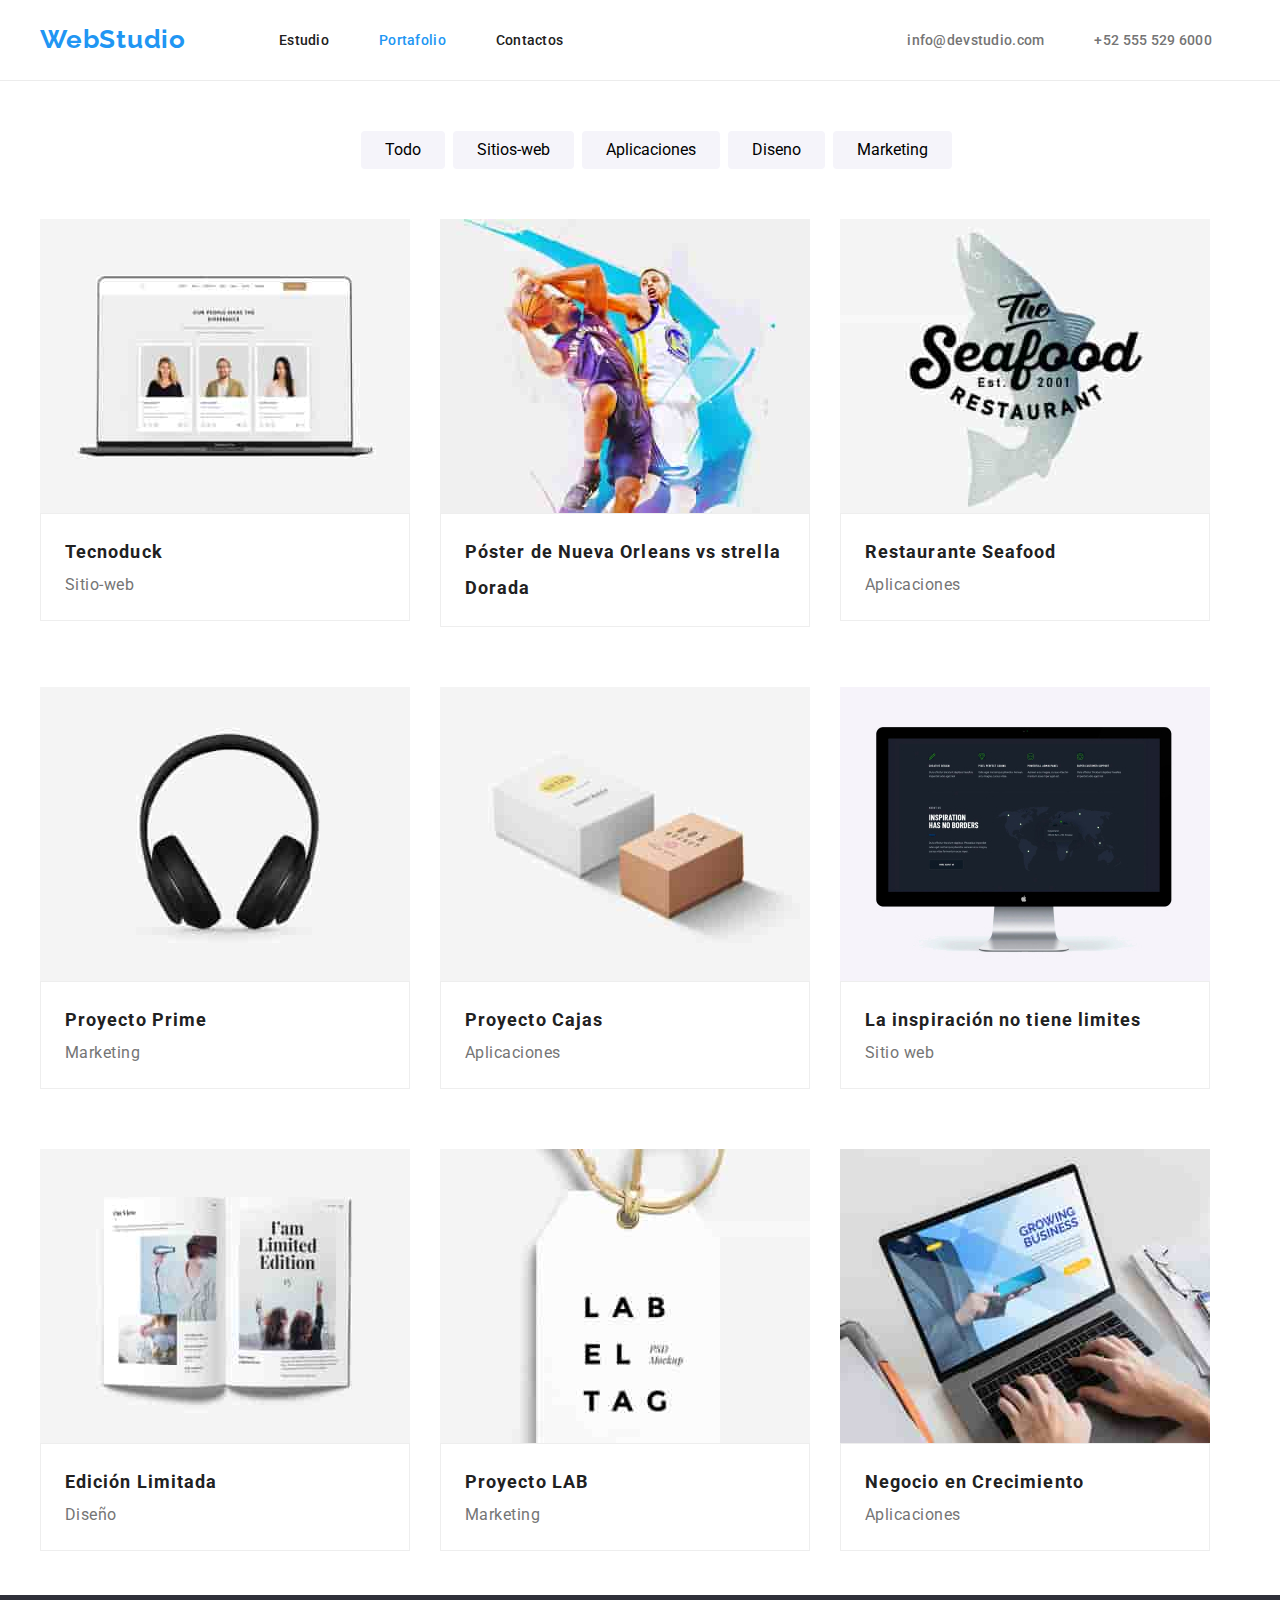
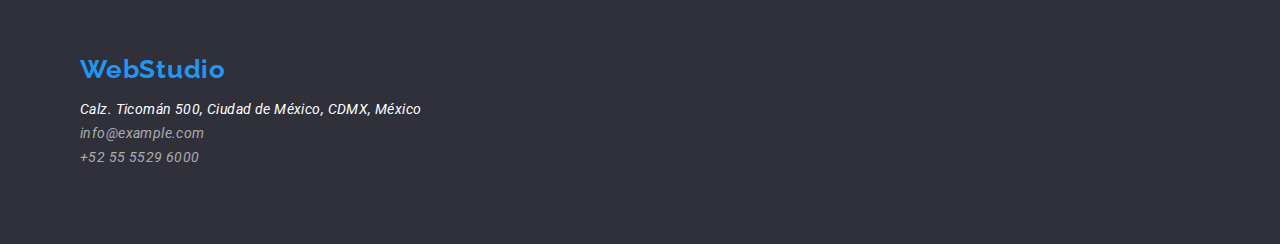
==== portfolio.html @ 74df3013 "first commit" ====
<!DOCTYPE html>
<html lang="es">
  <head>
    <meta charset="UTF-8" />
    <meta http-equiv="X-UA-Compatible" content="IE=edge" />
    <meta name="viewport" content="width=device-width, initial-scale=1.0" />
    <link rel="stylesheet" href="node_modules/modern-normalize/modern-normalize.css" />
    <link rel="preconnect" href="https://fonts.googleapis.com" />
    <link rel="preconnect" href="https://fonts.gstatic.com" crossorigin />
    <link
      href="https://fonts.googleapis.com/css2?family=Raleway:wght@700&family=Roboto:wght@400;500;700;900&display=swap"
      rel="stylesheet"
    />

    <link
      rel="stylesheet"
      href="https://cdnjs.cloudflare.com/ajax/libs/modern-normalize/2.0.0/modern-normalize.css"
      crossorigin="anonymous"
      referrerpolicy="no-referrer"
    />

    <link rel="stylesheet" href="css/styles.css" />
    <title>Portafolio</title>
  </head>

  <body>
    <!-- header-section-->
    <header class="main_header">
      <div class="navigation_container container">
        <a class="logo" href="#">WebStudio</a>
        <nav class="navigation">
          <ul class="navigation_bar">
            <li><a href="./index.html" class="nav_tap">Estudio</a></li>
            <li><a href="./portfolio.html" class="nav_tap current">Portafolio</a></li>
            <li><a href="#" class="nav_tap">Contactos</a></li>
          </ul>
        </nav>
        <ul class="navigation_links">
          <li><a class="_link" href="mailto:info@devstudio.com">info@devstudio.com</a></li>
          <li><a class="_link" href="tel:+525555296000">+52 555 529 6000</a></li>
        </ul>
      </div>
    </header>

    <main>
      <!-- section5-->
      <div class="filters container section">
        <ul class="list1">
          <li>
            <button type="button" class="button-0">Todo</button>
          </li>
          <li>
            <button type="button" class="button-0">Sitios-web</button>
          </li>
          <li>
            <button type="button" class="button-0">Aplicaciones</button>
          </li>
          <li>
            <button type="button" class="button-0">Diseno</button>
          </li>
          <li>
            <button type="button" class="button-0">Marketing</button>
          </li>
        </ul>
      </div>
      <!-- </> -->
      <section class="projects container section">
        <ul class="projects_img">
          <li class="projects_li descripcion_box">
            <img
              class="projects_img_item"
              src="images/tecnoduck.jpg"
              class="img_portafolio"
              alt="Sitio web"
              width="370"
            />

            <div class="other_descripcion">
              <h2 class="tittle_descripcion">Tecnoduck</h2>
              <p class="tittle_projects">Sitio-web</p>
            </div>
          </li>

          <li class="projects_li descripcion_box">
            <img
              class="projects_img_item"
              src="images/posternuevaorleansvs.jpg"
              alt="Diseño"
              width="370"
            />
            <div class="other_descripcion">
              <h2 class="tittle_descripcion">Póster de Nueva Orleans vs strella Dorada</h2>
            </div>
          </li>

          <li class="projects_li descripcion_box">
            <img
              class="projects_img_item"
              src="images/restauranteseafood.jpg"
              alt="Aplicacion"
              width="370"
            />
            <div class="other_descripcion">
              <h2 class="tittle_descripcion">Restaurante Seafood</h2>
              <p class="tittle_projects">Aplicaciones</p>
            </div>
          </li>

          <li class="projects_li descripcion_box">
            <img
              class="projects_img_item"
              src="images/proyectoprime.jpg"
              alt="Marketing"
              width="370"
            />
            <div class="other_descripcion">
              <h2 class="tittle_descripcion">Proyecto Prime</h2>
              <p class="tittle_projects">Marketing</p>
            </div>
          </li>

          <li class="projects_li descripcion_box">
            <img
              class="projects_img_item"
              src="images/proyectocajas.jpg"
              alt="Aplicaciones"
              width="370"
            />
            <div class="other_descripcion">
              <h2 class="tittle_descripcion">Proyecto Cajas</h2>
              <p class="tittle_projects">Aplicaciones</p>
            </div>
          </li>

          <li class="projects_li descripcion_box">
            <img
              class="projects_img_item"
              src="images/lainspiracionnotienelimites.jpg"
              alt="Sitio web"
              width="370"
            />
            <div class="other_descripcion">
              <h2 class="tittle_descripcion">La inspiración no tiene limites</h2>
              <p class="tittle_projects">Sitio web</p>
            </div>
          </li>

          <li class="projects_li descripcion_box">
            <img
              class="projects_img_item"
              src="images/edicionlimitada.jpg"
              alt="Diseño"
              width="370"
            />
            <div class="other_descripcion">
              <h2 class="tittle_descripcion">Edición Limitada</h2>
              <p class="tittle_projects">Diseño</p>
            </div>
          </li>

          <li class="projects_li descripcion_box">
            <img
              class="projects_img_item"
              src="images/proyectolab.jpg"
              alt="Marketing"
              width="370"
            />
            <div class="other_descripcion">
              <h2 class="tittle_descripcion">Proyecto LAB</h2>
              <p class="tittle_projects">Marketing</p>
            </div>
          </li>

          <li class="projects_li descripcion_box">
            <img
              class="projects_img_item"
              src="images/negocioencrecimiento.jpeg"
              alt="Aplicaciones"
              width="370"
            />
            <div class="other_descripcion">
              <h2 class="tittle_descripcion">Negocio en Crecimiento</h2>
              <p class="tittle_projects">Aplicaciones</p>
            </div>
          </li>
        </ul>
      </section>
    </main>

    <!-- footer-section-->
    <footer class="footer">
      <div class="container">
        <a class="footer_logo">WebStudio</a>
        <address class="foot_contact">
          <ul class="foot_links">
            <li>
              <a class="contact_address" href="#GoogleMapsURl"
                >Calz. Ticomán 500, Ciudad de México, CDMX, México</a
              >
            </li>
            <li><a class="contact" href="mailto:info@example.com">info@example.com</a></li>
            <li><a class="contact" href="tel:+525555296000">+52 55 5529 6000</a></li>
          </ul>
        </address>
      </div>
    </footer>
  </body>
</html>
---- css/styles.css ----
@import url('https://fonts.googleapis.com/css2?family=Raleway:wght@700&family=Roboto:wght@400;500;700;900&display=swap');
@import url('https://fonts.googleapis.com/css2?family=Roboto:wght@400;500;700;900&display=swap');

:root {
  --background-color: rgb(255, 255, 255);
  --letter-color: rgb(33, 33, 33);
  --select-color: rgb(33, 150, 243);
  --secondary-back: rgb(245, 244, 250);
  --footer-color: rgb(47, 48, 58);
  --descriptions: rgb(117, 117, 117);
}

body {
  color: var(--letter-color);
  background: var(--background-color);
  font-family: roboto, relaway, sans-serif;
  font-size: 14px;
}

.container {
  width: 1200px;
  margin: auto;
}

.main_seccion {
  background-color: var(--footer-color);
}

.our__team {
  background-color: var(--secondary-back);
}

.footer {
  background-color: var(--footer-color);
}

/* encabezado */
.logo {
  font-family: Raleway;
  text-decoration: none;
  color: var(--select-color);
  text-align: right;
  font-size: 26px;
  letter-spacing: 0.78px;
  font-weight: 700;

  /* box */
  padding: 24px 0% 25px 0px;
}

.navigation_bar .nav_tap {
  font-weight: 500;

  letter-spacing: 0.28px;
  text-decoration: none;
}

.navigation_bar {
  display: flex;
  list-style: none;
  column-gap: 50px;
  padding: 32px 0% 32px 93px;
  margin: 0;
}

.navigation_container {
  display: flex;
  align-items: center;
  margin: 0px auto;
}

.nav_tap {
  color: var(--letter-color);
}

.navigation_bar :hover {
  color: var(--select-color);
}

.navigation_bar :focus {
  color: var(--select-color);
}

.current {
  color: var(--select-color);
}

.navigation_links ._link {
  color: var(--descriptions);
  font-weight: 500;

  letter-spacing: 0.28px;
  text-decoration: none;
}

.navigation_links {
  display: flex;
  list-style: none;
  column-gap: 50px;
  padding: 32px 0px 32px 344px;
  margin: 0;
}

.navigation_links :hover {
  color: var(--select-color);
}

.navigation_links :focus {
  color: var(--select-color);
}

.main_header {
  border-bottom: solid 0.1px;
  border-color: #ececec;
}

/* header */

/* section tittle */

.main_title {
  color: var(--background-color);
  text-align: center;
  font-size: 44px;
  font-weight: 900;
  line-height: 1.36;
  letter-spacing: 2.64px;
  text-transform: uppercase;
  width: 696px;
  height: 120px;
}

.first {
  padding: 200px 0px 200px 0px;
}

.main_container {
  display: flex;
  flex-direction: column;
  justify-content: center;
  align-items: center;
  row-gap: 30px;
}

.main__title-container {
  margin: 0;
}

.btn-primary {
  text-align: center;
  border-radius: 4px;
  background-color: var(--select-color);
  color: var(--background-color);
  font-size: 16px;
  font-weight: 700;
  line-height: 1.87;
  letter-spacing: 0.96px;
  cursor: pointer;
  padding: 10px 32px;
  border: none;
}

/* section tittle */

/* detailed section */
.detailed {
  display: flex;
  justify-content: center;
  padding-top: 95px;
}

.detailed ul {
  width: 1170px;
  padding: 0px;
}

.section_ul {
  list-style: none;
}

.detailed_ul {
  display: flex;
  column-gap: 30px;
  margin: 0%;
  padding: 0px;
  flex-basis: calc((100% - 3 * 30px) / 4);
}

.job_title {
  font-weight: 700;

  letter-spacing: 0.42px;
  text-transform: uppercase;
}

.job_description {
  color: var(--descriptions);
  font-weight: 400;
  line-height: 1.71;
  letter-spacing: 0.42px;
  width: 270px;
  margin: 10px 0px;
}

.first_rectangle {
  width: 270px;
  border-radius: 4px;
  background: #f5f4fa;
}

/* detailed section */

/* section dedication */
.dedication {
  padding-top: 95px;
}
.our__team {
  padding-bottom: 95px;
}

.pictures {
  list-style: none;
  padding: 0%;
}

.dedication_h2 {
  text-align: center;
  font-size: 36px;
  font-weight: 700;

  letter-spacing: 1.08px;
  margin: 0%;
  padding-bottom: 55.05px;
}

.dedication_ul {
  display: flex;
  justify-content: space-between;
  margin: 0%;
  flex-basis: calc((100% - 2 * 30.26px) / 3);
  padding: 0%;
}

.dedication_ul {
  flex-basis: calc(100% - 46px / 3);
}

/* section dedication */

/* section our__team */

.team_list {
  list-style: none;
}

.our__team_ul {
  display: flex;
  margin: 0%;
  margin-top: 50px;
  padding: 0px;
  column-gap: 30px;
  align-items: flex-start;
}

.team_title {
  text-align: center;
  font-size: 36px;
  font-weight: 700;

  letter-spacing: 1.08px;
  margin: 0 auto;
}

.autor {
  padding: 20px 0px 20px 0px;
}

.name_worker {
  text-align: center;
  font-size: 16px;
  font-weight: 500;

  letter-spacing: 0.48px;
  margin: 0%;
  margin-bottom: 10px;
}

.profesion {
  color: var(--descriptions);
  text-align: center;
  font-size: 16px;
  font-weight: 400;

  letter-spacing: 0.48px;
  margin: 0%;
}

.img_autor {
  background-color: var(--background-color);
}

/* section our__team */

/* section regular_customers*/

.linea {
  border: 1px solid #ececec;
  margin: 0px;
}

li {
  padding-inline-start: 0px;
}

.list1 {
  list-style-type: none;
  display: flex;
  justify-content: center;
  margin-bottom: 50px;
  margin-top: 50px;
}

.button-0 {
  background-color: #f5f4fa;
  width: auto;
  border: 0;
  list-style-type: none;
  font-family: Roboto;
  font-weight: 500px;
  font-size: 16px;
  line-height: 1.6;
  margin-right: 8px;
  padding: 6px 24px;
  border-radius: 4px;
}

.filters .list1 .button-0:hover,
.filters .list1 .button-0:focus {
  color: white;
  box-shadow: 0px 3px 1px rgba(0, 0, 0, 0.1), 0px 1px 2px rgba(0, 0, 0, 0.08),
    0px 2px 2px rgba(0, 0, 0, 0.12);
  border-radius: 4px;
  background: #2196f3;
}

/* section regular_customers*/

/* section projects */

.projects_img {
  display: flex;
  list-style: none;
  /*flex*/
  flex-wrap: wrap;
  gap: 30px;

  padding-right: 0px;
  padding-left: 0px;
}

.projects_li {
  margin-bottom: 30px;
}

.projects_li:hover {
  box-shadow: 1px 4px 6px 0px rgba(0, 0, 0, 0.16), 0px 4px 4px 0px rgba(0, 0, 0, 0.06),
    0px 1px 1px 0px rgba(0, 0, 0, 0.12);
}

.projects_li:focus {
  box-shadow: 1px 4px 6px 0px rgba(0, 0, 0, 0.16), 0px 4px 4px 0px rgba(0, 0, 0, 0.06),
    0px 1px 1px 0px rgba(0, 0, 0, 0.12);
}
.projects_img_item {
  display: block;
}

.img_portafolio {
  display: block;
}

.descripcion_box {
  width: 370px;
}

.other_descripcion {
  padding: 20px 24px;
  border: 1px solid rgba(238, 238, 238, 1);
}

.tittle_descripcion {
  font-size: 18px;
  font-weight: 700;
  line-height: 2;
  letter-spacing: 1.08px;
  width: 322px;
  margin: 0%;
}

.tittle_projects {
  margin: 0px;
  color: #757575;
  font-size: 16px;
  font-weight: 400;
  letter-spacing: 0.48px;
  line-height: 1.87;
}

/* section projects */

section {
  padding: 94px 0 px 94px 0px;
}

/* footer */

.footer {
  padding: 60px 80px;
}

.footer_logo {
  color: var(--select-color);
  font-family: Raleway;
  font-size: 26px;
  font-weight: 700;
  letter-spacing: 0.78px;
}

.footer_div {
  display: flex;
}

.footer .logo {
  margin-top: 0px;
  margin-bottom: 9px;
}

.foot_links .contact_address {
  color: var(--background-color);
  font-weight: 400;
  line-height: 1.71;
  letter-spacing: 0.42px;
  text-decoration: none;
}

.foot_links .contact {
  color: rgba(255, 255, 255, 0.6);
  font-weight: 400;
  line-height: 1.71;
  letter-spacing: 0.42px;
  text-decoration: none;
}

.foot_links {
  list-style: none;
  padding: 0%;
}

.foot_links :hover {
  color: var(--select-color);
}

/* footer */
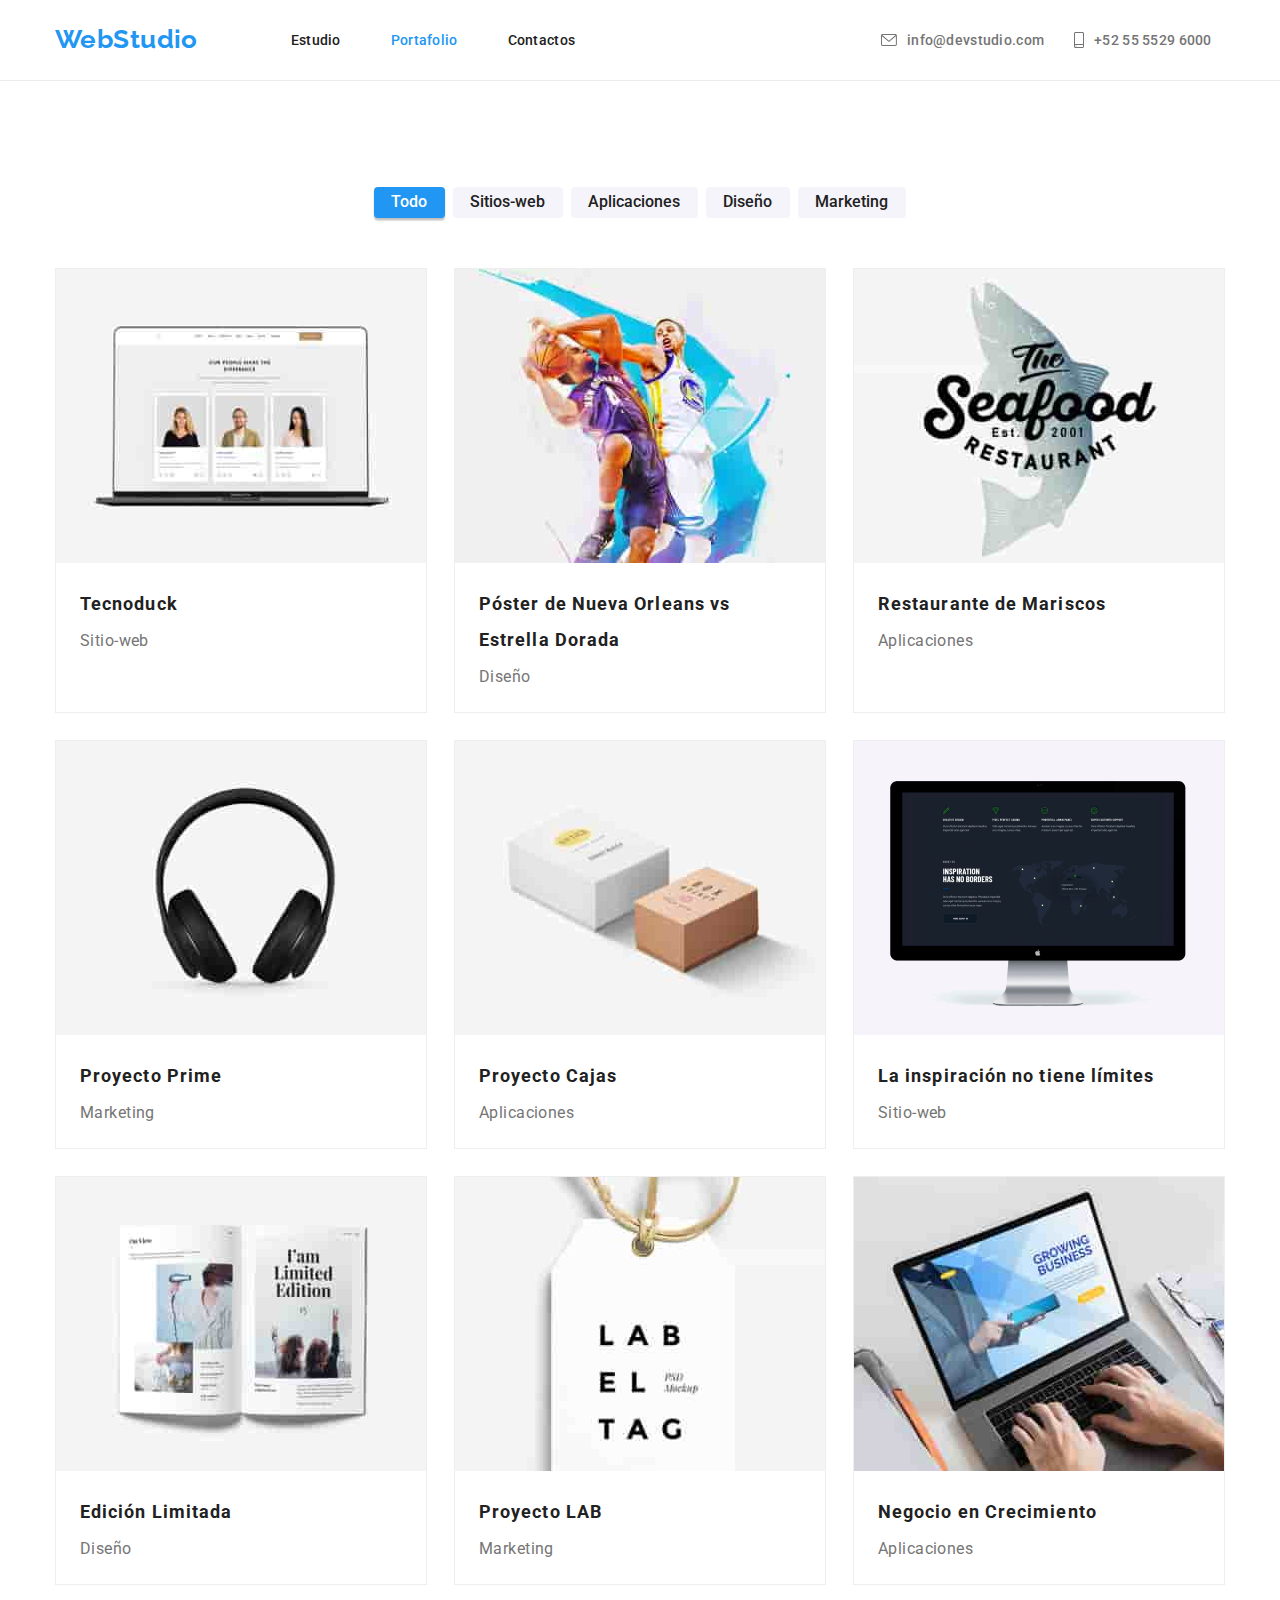
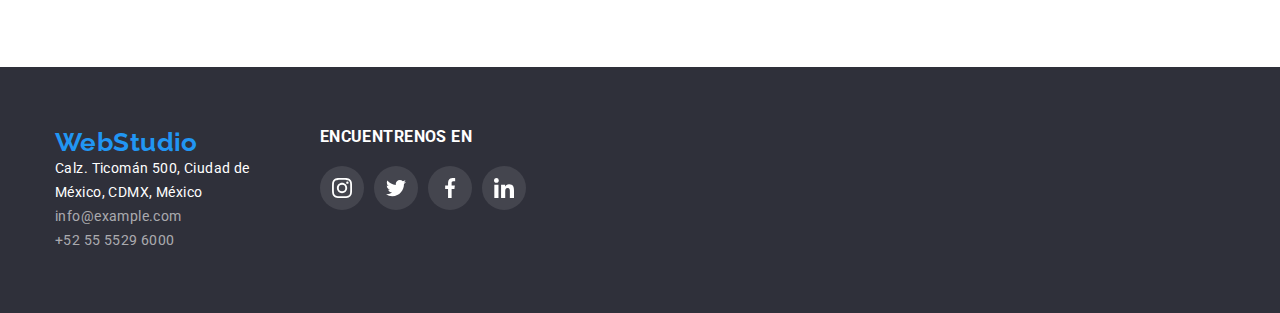
==== commit e16ad24b: "correccion svg" ====
--- a/portfolio.html
+++ b/portfolio.html
@@ -2,206 +2,244 @@
 <html lang="es">
   <head>
     <meta charset="UTF-8" />
-    <meta http-equiv="X-UA-Compatible" content="IE=edge" />
     <meta name="viewport" content="width=device-width, initial-scale=1.0" />
-    <link rel="stylesheet" href="node_modules/modern-normalize/modern-normalize.css" />
     <link rel="preconnect" href="https://fonts.googleapis.com" />
     <link rel="preconnect" href="https://fonts.gstatic.com" crossorigin />
     <link
       href="https://fonts.googleapis.com/css2?family=Raleway:wght@700&family=Roboto:wght@400;500;700;900&display=swap"
       rel="stylesheet"
     />
-
     <link
       rel="stylesheet"
-      href="https://cdnjs.cloudflare.com/ajax/libs/modern-normalize/2.0.0/modern-normalize.css"
-      crossorigin="anonymous"
-      referrerpolicy="no-referrer"
+      href="node_modules/modern-normalize/modern-normalize.css"
     />
-
-    <link rel="stylesheet" href="css/styles.css" />
-    <title>Portafolio</title>
+    <link rel="stylesheet" href="./css/styles.css" />
+    <title>WebStudio</title>
   </head>
-
   <body>
-    <!-- header-section-->
-    <header class="main_header">
-      <div class="navigation_container container">
-        <a class="logo" href="#">WebStudio</a>
-        <nav class="navigation">
-          <ul class="navigation_bar">
-            <li><a href="./index.html" class="nav_tap">Estudio</a></li>
-            <li><a href="./portfolio.html" class="nav_tap current">Portafolio</a></li>
-            <li><a href="#" class="nav_tap">Contactos</a></li>
+    <header class="menu">
+      <div class="menu_div container">
+        <a href="./index.html" class="logo link logo_header">WebStudio</a>
+        <nav class="menu_nav">
+          <ul class="menu_items list">
+            <li>
+              <a href="./index.html" class="menu_item link">Estudio</a>
+            </li>
+            <li>
+              <a href="./portfolio.html" class="menu_item link current"
+                >Portafolio</a
+              >
+            </li>
+            <li><a href="#" class="menu_item link">Contactos</a></li>
+          </ul>
+          <ul class="contacto_items list">
+            <li>
+              <a href="mailto:info@devstudio.com" class="contacto_link link">
+                <svg class="svg_contacto" width="16px" height="12px">
+                  <use href="./images/symbol-defs.svg#icon-sobre"></use>
+                </svg>
+                info@devstudio.com
+              </a>
+            </li>
+            <li>
+              <a href="tel:+525555296000" class="contacto_link link">
+                <svg class="svg_contacto" width="10px" height="16px">
+                  <use href="./images/symbol-defs.svg#icon-telefono"></use>
+                </svg>
+                +52 55 5529 6000
+              </a>
+            </li>
           </ul>
         </nav>
-        <ul class="navigation_links">
-          <li><a class="_link" href="mailto:info@devstudio.com">info@devstudio.com</a></li>
-          <li><a class="_link" href="tel:+525555296000">+52 555 529 6000</a></li>
-        </ul>
       </div>
     </header>
-
-    <main>
-      <!-- section5-->
-      <div class="filters container section">
-        <ul class="list1">
-          <li>
-            <button type="button" class="button-0">Todo</button>
-          </li>
-          <li>
-            <button type="button" class="button-0">Sitios-web</button>
-          </li>
-          <li>
-            <button type="button" class="button-0">Aplicaciones</button>
-          </li>
-          <li>
-            <button type="button" class="button-0">Diseno</button>
-          </li>
-          <li>
-            <button type="button" class="button-0">Marketing</button>
-          </li>
-        </ul>
-      </div>
-      <!-- </> -->
-      <section class="projects container section">
-        <ul class="projects_img">
-          <li class="projects_li descripcion_box">
-            <img
-              class="projects_img_item"
-              src="images/tecnoduck.jpg"
-              class="img_portafolio"
-              alt="Sitio web"
-              width="370"
-            />
-
-            <div class="other_descripcion">
-              <h2 class="tittle_descripcion">Tecnoduck</h2>
-              <p class="tittle_projects">Sitio-web</p>
-            </div>
-          </li>
-
-          <li class="projects_li descripcion_box">
-            <img
-              class="projects_img_item"
-              src="images/posternuevaorleansvs.jpg"
-              alt="Diseño"
-              width="370"
-            />
-            <div class="other_descripcion">
-              <h2 class="tittle_descripcion">Póster de Nueva Orleans vs strella Dorada</h2>
-            </div>
-          </li>
-
-          <li class="projects_li descripcion_box">
-            <img
-              class="projects_img_item"
-              src="images/restauranteseafood.jpg"
-              alt="Aplicacion"
-              width="370"
-            />
-            <div class="other_descripcion">
-              <h2 class="tittle_descripcion">Restaurante Seafood</h2>
-              <p class="tittle_projects">Aplicaciones</p>
-            </div>
-          </li>
-
-          <li class="projects_li descripcion_box">
-            <img
-              class="projects_img_item"
-              src="images/proyectoprime.jpg"
-              alt="Marketing"
-              width="370"
-            />
-            <div class="other_descripcion">
-              <h2 class="tittle_descripcion">Proyecto Prime</h2>
-              <p class="tittle_projects">Marketing</p>
-            </div>
-          </li>
-
-          <li class="projects_li descripcion_box">
-            <img
-              class="projects_img_item"
-              src="images/proyectocajas.jpg"
-              alt="Aplicaciones"
-              width="370"
-            />
-            <div class="other_descripcion">
-              <h2 class="tittle_descripcion">Proyecto Cajas</h2>
-              <p class="tittle_projects">Aplicaciones</p>
-            </div>
-          </li>
-
-          <li class="projects_li descripcion_box">
-            <img
-              class="projects_img_item"
-              src="images/lainspiracionnotienelimites.jpg"
-              alt="Sitio web"
-              width="370"
-            />
-            <div class="other_descripcion">
-              <h2 class="tittle_descripcion">La inspiración no tiene limites</h2>
-              <p class="tittle_projects">Sitio web</p>
-            </div>
-          </li>
-
-          <li class="projects_li descripcion_box">
-            <img
-              class="projects_img_item"
-              src="images/edicionlimitada.jpg"
-              alt="Diseño"
-              width="370"
-            />
-            <div class="other_descripcion">
-              <h2 class="tittle_descripcion">Edición Limitada</h2>
-              <p class="tittle_projects">Diseño</p>
-            </div>
-          </li>
-
-          <li class="projects_li descripcion_box">
-            <img
-              class="projects_img_item"
-              src="images/proyectolab.jpg"
-              alt="Marketing"
-              width="370"
-            />
-            <div class="other_descripcion">
-              <h2 class="tittle_descripcion">Proyecto LAB</h2>
-              <p class="tittle_projects">Marketing</p>
-            </div>
-          </li>
-
-          <li class="projects_li descripcion_box">
-            <img
-              class="projects_img_item"
-              src="images/negocioencrecimiento.jpeg"
-              alt="Aplicaciones"
-              width="370"
-            />
-            <div class="other_descripcion">
-              <h2 class="tittle_descripcion">Negocio en Crecimiento</h2>
-              <p class="tittle_projects">Aplicaciones</p>
-            </div>
-          </li>
-        </ul>
+    <main class="main">
+      <section class="portafolio">
+        <div class="container">
+          <ul class="filtro_items list">
+            <li>
+              <button type="button" class="filtro_item" autofocus>Todo</button>
+            </li>
+            <li>
+              <button type="button" class="filtro_item">Sitios-web</button>
+            </li>
+            <li>
+              <button type="button" class="filtro_item">Aplicaciones</button>
+            </li>
+            <li><button type="button" class="filtro_item">Diseño</button></li>
+            <li>
+              <button type="button" class="filtro_item">Marketing</button>
+            </li>
+          </ul>
+          <ul class="listado_items list">
+            <li class="listado_item">
+              <img
+                src="images/tecnoduck.jpg"
+                alt="Notebook frotal"
+                width="370"
+              />
+              <div class="listado_div">
+                <h3 class="listado_item_titulo">Tecnoduck</h3>
+                <p class="listado_item_texto">Sitio-web</p>
+              </div>
+            </li>
+            <li class="listado_item">
+              <img
+                src="/images/posternuevaorleansvs.jpg"
+                alt="Basquetbol"
+                width="370"
+              />
+              <div class="listado_div">
+                <h3 class="listado_item_titulo">
+                  Póster de Nueva Orleans vs Estrella Dorada
+                </h3>
+                <p class="listado_item_texto">Diseño</p>
+              </div>
+            </li>
+            <li class="listado_item">
+              <img src="/images/restauranteseafood.jpg" alt="Pez" width="370" />
+              <div class="listado_div">
+                <h3 class="listado_item_titulo">Restaurante de Mariscos</h3>
+                <p class="listado_item_texto">Aplicaciones</p>
+              </div>
+            </li>
+            <li class="listado_item">
+              <img src="/images/proyectoprime.jpg" alt="Audifono" width="370" />
+              <div class="listado_div">
+                <h3 class="listado_item_titulo">Proyecto Prime</h3>
+                <p class="listado_item_texto">Marketing</p>
+              </div>
+            </li>
+            <li class="listado_item">
+              <img src="/images/proyectocajas.jpg" alt="Cajas" width="370" />
+              <div class="listado_div">
+                <h3 class="listado_item_titulo">Proyecto Cajas</h3>
+                <p class="listado_item_texto">Aplicaciones</p>
+              </div>
+            </li>
+            <li class="listado_item">
+              <img
+                src="/images/lainspiracionnotienelimites.jpg"
+                alt="Mac"
+                width="370"
+              />
+              <div class="listado_div">
+                <h3 class="listado_item_titulo">
+                  La inspiración no tiene límites
+                </h3>
+                <p class="listado_item_texto">Sitio-web</p>
+              </div>
+            </li>
+            <li class="listado_item">
+              <img src="/images/edicionlimitada.jpg" alt="Libro" width="370" />
+              <div class="listado_div">
+                <h3 class="listado_item_titulo">Edición Limitada</h3>
+                <p class="listado_item_texto">Diseño</p>
+              </div>
+            </li>
+            <li class="listado_item">
+              <img src="/images/proyectolab.jpg" alt="Etiqueta" width="370" />
+              <div class="listado_div">
+                <h3 class="listado_item_titulo">Proyecto LAB</h3>
+                <p class="listado_item_texto">Marketing</p>
+              </div>
+            </li>
+            <li class="listado_item">
+              <img
+                src="images/negocioencrecimiento.jpeg"
+                alt="Notebook mano"
+                width="370"
+              />
+              <div class="listado_div">
+                <h3 class="listado_item_titulo">Negocio en Crecimiento</h3>
+                <p class="listado_item_texto">Aplicaciones</p>
+              </div>
+            </li>
+          </ul>
+        </div>
       </section>
     </main>
-
-    <!-- footer-section-->
-    <footer class="footer">
+    <footer class="base">
       <div class="container">
-        <a class="footer_logo">WebStudio</a>
-        <address class="foot_contact">
-          <ul class="foot_links">
-            <li>
-              <a class="contact_address" href="#GoogleMapsURl"
-                >Calz. Ticomán 500, Ciudad de México, CDMX, México</a
-              >
-            </li>
-            <li><a class="contact" href="mailto:info@example.com">info@example.com</a></li>
-            <li><a class="contact" href="tel:+525555296000">+52 55 5529 6000</a></li>
-          </ul>
-        </address>
+        <div class="base_address">
+          <address>
+            <a href="./index.html" class="logo link">WebStudio</a>
+            <ul class="base_items list">
+              <li>
+                <a
+                  href="https://goo.gl/maps/osZr5VrV2G2iyL328"
+                  target="_blank"
+                  class="base_item_mapa link"
+                  >Calz. Ticomán 500, Ciudad de <br />
+                  México, CDMX, México</a
+                >
+              </li>
+              <li>
+                <a href="mailto:info@example.com" class="base_item_mail link"
+                  >info@example.com</a
+                >
+              </li>
+              <li>
+                <a href="tel:+525555296000" class="base_item_tel link"
+                  >+52 55 5529 6000</a
+                >
+              </li>
+            </ul>
+          </address>
+          <div>
+            <h3 class="base_titulo">ENCUENTRENOS EN</h3>
+            <ul class="base_rrss list">
+              <li class="base_icon">
+                <a
+                  href="#"
+                  rel="noopener noreferrer nofollow"
+                  target="_blank"
+                  class="base_rrss_link"
+                >
+                  <svg class="svg_base" width="20px" height="20px">
+                    <use href="./images/symbol-defs.svg#icon-instagram"></use>
+                  </svg>
+                </a>
+              </li>
+              <li class="base_icon">
+                <a
+                  href="#"
+                  rel="noopener noreferrer nofollow"
+                  target="_blank"
+                  class="base_rrss_link"
+                >
+                  <svg class="svg_base" width="20px" height="20px">
+                    <use href="./images/symbol-defs.svg#icon-twitter"></use>
+                  </svg>
+                </a>
+              </li>
+              <li class="base_icon">
+                <a
+                  href="#"
+                  rel="noopener noreferrer nofollow"
+                  target="_blank"
+                  class="base_rrss_link"
+                >
+                  <svg class="svg_base" width="20px" height="20px">
+                    <use href="./images/symbol-defs.svg#icon-facebook"></use>
+                  </svg>
+                </a>
+              </li>
+              <li class="base_icon">
+                <a
+                  href="#"
+                  rel="noopener noreferrer nofollow"
+                  target="_blank"
+                  class="base_rrss_link"
+                >
+                  <svg class="svg_base" width="20px" height="20px">
+                    <use href="./images/symbol-defs.svg#icon-linkedin"></use>
+                  </svg>
+                </a>
+              </li>
+            </ul>
+          </div>
+        </div>
       </div>
     </footer>
   </body>
--- a/css/styles.css
+++ b/css/styles.css
@@ -1,463 +1,444 @@
-@import url('https://fonts.googleapis.com/css2?family=Raleway:wght@700&family=Roboto:wght@400;500;700;900&display=swap');
-@import url('https://fonts.googleapis.com/css2?family=Roboto:wght@400;500;700;900&display=swap');
-
-:root {
-  --background-color: rgb(255, 255, 255);
-  --letter-color: rgb(33, 33, 33);
-  --select-color: rgb(33, 150, 243);
-  --secondary-back: rgb(245, 244, 250);
-  --footer-color: rgb(47, 48, 58);
-  --descriptions: rgb(117, 117, 117);
+*,
+*::before,
+*::after {
+  box-sizing: border-box;
 }
 
 body {
-  color: var(--letter-color);
-  background: var(--background-color);
-  font-family: roboto, relaway, sans-serif;
+  font-family: "Roboto", sans-serif;
   font-size: 14px;
+  color: #212121;
+  letter-spacing: 0.03em;
+  margin: 0px;
+}
+
+h1,
+h2,
+h3,
+h4,
+h5,
+h6,
+p {
+  margin-top: 0;
+}
+
+.list {
+  list-style: none;
+  padding-left: 0;
+  margin: 0;
+}
+
+.link {
+  text-decoration: none;
+  cursor: pointer;
 }
 
 .container {
   width: 1200px;
-  margin: auto;
-}
-
-.main_seccion {
-  background-color: var(--footer-color);
-}
-
-.our__team {
-  background-color: var(--secondary-back);
-}
-
-.footer {
-  background-color: var(--footer-color);
-}
-
-/* encabezado */
+  padding-left: 15px;
+  padding-right: 15px;
+  margin: 0 auto;
+}
+
+.menu {
+  border-bottom: 1px solid #ececec;
+}
+
+.menu_div {
+  display: flex;
+}
+
 .logo {
-  font-family: Raleway;
-  text-decoration: none;
-  color: var(--select-color);
-  text-align: right;
+  font-family: "Raleway", sans-serif;
+  font-style: normal;
+  font-weight: 700;
   font-size: 26px;
-  letter-spacing: 0.78px;
-  font-weight: 700;
-
-  /* box */
-  padding: 24px 0% 25px 0px;
-}
-
-.navigation_bar .nav_tap {
+  line-height: 1.17;
+  color: #2196f3;
+}
+
+.logo_header {
+  margin-right: 93px;
+  padding-top: 24px;
+  padding-bottom: 25px;
+}
+
+.menu_nav {
+  display: flex;
+  gap: 306px;
+}
+
+.menu_items {
+  display: flex;
+  column-gap: 50px;
+  align-items: center;
+  padding-top: 32px;
+  padding-bottom: 32px;
+}
+
+.menu_items .menu_item {
   font-weight: 500;
-
-  letter-spacing: 0.28px;
-  text-decoration: none;
-}
-
-.navigation_bar {
-  display: flex;
-  list-style: none;
-  column-gap: 50px;
-  padding: 32px 0% 32px 93px;
-  margin: 0;
-}
-
-.navigation_container {
-  display: flex;
-  align-items: center;
-  margin: 0px auto;
-}
-
-.nav_tap {
-  color: var(--letter-color);
-}
-
-.navigation_bar :hover {
-  color: var(--select-color);
-}
-
-.navigation_bar :focus {
-  color: var(--select-color);
-}
-
-.current {
-  color: var(--select-color);
-}
-
-.navigation_links ._link {
-  color: var(--descriptions);
+  line-height: 1.17;
+  letter-spacing: 0.02em;
+  color: #212121;
+}
+
+.contacto_items {
+  display: flex;
+  gap: 30px;
+  align-items: center;
+  padding-top: 32px;
+  padding-bottom: 32px;
+}
+
+.svg_contacto {
+  fill: #757575;
+}
+
+.contacto_link {
+  display: flex;
+  gap: 10px;
+  justify-content: center;
+  align-items: center;
   font-weight: 500;
-
-  letter-spacing: 0.28px;
-  text-decoration: none;
-}
-
-.navigation_links {
-  display: flex;
-  list-style: none;
-  column-gap: 50px;
-  padding: 32px 0px 32px 344px;
-  margin: 0;
-}
-
-.navigation_links :hover {
-  color: var(--select-color);
-}
-
-.navigation_links :focus {
-  color: var(--select-color);
-}
-
-.main_header {
-  border-bottom: solid 0.1px;
-  border-color: #ececec;
-}
-
-/* header */
-
-/* section tittle */
-
-.main_title {
-  color: var(--background-color);
+  line-height: 1.17;
+  letter-spacing: 0.02em;
+  color: #757575;
+}
+
+.link:hover {
+  color: #2196f3;
+}
+
+.contacto_link:hover .svg_contacto {
+  fill: #2196f3;
+}
+
+.menu_items .current {
+  color: #2196f3;
+}
+
+.titulo {
+  background-color: #2f303a;
+  padding-top: 200px;
+  padding-bottom: 200px;
+  background-image: linear-gradient(
+      rgba(47, 48, 58, 0.4),
+      rgba(47, 48, 58, 0.4)
+    ),
+    url(../images/fondotitulo.jpg);
+}
+
+.titulo_div {
   text-align: center;
+}
+
+.titulo_text {
+  font-weight: 900;
   font-size: 44px;
-  font-weight: 900;
   line-height: 1.36;
-  letter-spacing: 2.64px;
-  text-transform: uppercase;
-  width: 696px;
+  letter-spacing: 0.06em;
+  text-align: center;
+  color: #ffffff;
+  margin-bottom: 30px;
+}
+
+.btn_titulo {
+  font-weight: 700;
+  font-size: 16px;
+  line-height: 1.87;
+  letter-spacing: 0.06em;
+  color: #ffffff;
+  background-color: #2196f3;
+  height: 50px;
+  border-radius: 4px;
+  box-shadow: 0px 4px 4px 0px rgba(0, 0, 0, 0.15);
+  border: none;
+  padding: 10px 1px 10px 2px;
+}
+
+.cualidad {
+  padding: 94px 0;
+}
+
+.cualidad_items {
+  display: flex;
+  margin: 0;
+  padding: 0;
+  gap: 30px;
+}
+
+.cualidad_icon {
+  border-radius: 4px;
+  background-color: #f5f4fa;
+  width: 270px;
   height: 120px;
-}
-
-.first {
-  padding: 200px 0px 200px 0px;
-}
-
-.main_container {
+  display: flex;
+  justify-content: center;
+  align-items: center;
+  margin-bottom: 30px;
+}
+
+.cualidad_items .cualidad_item_titulo {
+  font-weight: 700;
+  line-height: 1.17;
+  width: 270px;
+  margin-bottom: 10px;
+}
+
+.cualidad_items .cualidad_item_texto {
+  line-height: 1.71;
+  color: #757575;
+  width: 270px;
+  margin: 0;
+}
+
+.dedicamos {
+  padding: 94px 0;
   display: flex;
   flex-direction: column;
-  justify-content: center;
-  align-items: center;
-  row-gap: 30px;
-}
-
-.main__title-container {
-  margin: 0;
-}
-
-.btn-primary {
+}
+
+.dedicamos_titulo,
+.equipo_titulo,
+.clientes_titulo {
+  font-weight: 700;
+  font-size: 36px;
+  line-height: 1.17;
   text-align: center;
+  margin-bottom: 50px;
+}
+
+.dedicamos_items {
+  display: flex;
+  margin: 0;
+  padding: 0;
+  justify-content: space-between;
+}
+
+.equipo {
+  display: flex;
+  padding: 94px 0;
+  flex-direction: column;
+  background-color: #f5f4fa;
+}
+
+.equipo_items {
+  display: flex;
+  justify-content: space-between;
+}
+
+.equipo_items > li {
+  border-radius: 0px 0px 4px 4px;
+  background: #fff;
+  box-shadow: 0px 2px 1px 0px rgba(0, 0, 0, 0.2),
+    0px 1px 1px 0px rgba(0, 0, 0, 0.14), 0px 1px 3px 0px rgba(0, 0, 0, 0.12);
+}
+
+.equipo_div {
+  padding: 30px 32px 30px 32px;
+}
+
+.equipo_items .equipo_item_titulo {
+  font-weight: 500;
+  font-size: 16px;
+  line-height: 1.17;
+  text-align: center;
+  margin-bottom: 10px;
+}
+
+.equipo_items .equipo_item_texto {
+  font-size: 16px;
+  line-height: 1.17;
+  color: #757575;
+  text-align: center;
+  margin-bottom: 16px;
+}
+
+.equipo_rrss {
+  display: flex;
+  gap: 10px;
+}
+
+.rrss_link {
+  border-radius: 50%;
+  width: 44px;
+  height: 44px;
+  display: flex;
+  justify-content: center;
+  align-items: center;
+}
+
+.svg_equipo {
+  fill: #afb1b8;
+}
+
+.rrss_link:hover {
+  background-color: #2196f3;
+}
+
+.rrss_link:hover .svg_equipo {
+  fill: #ffffff;
+}
+
+.clientes {
+  padding: 94px 0;
+}
+
+.clientes_items {
+  display: flex;
+  gap: 30px;
+}
+
+.cliente_link {
   border-radius: 4px;
-  background-color: var(--select-color);
-  color: var(--background-color);
+  width: 170px;
+  height: 81px;
+  border: 1px solid #afb1b8;
+  display: flex;
+  justify-content: center;
+  align-items: center;
+}
+
+.svg_cliente {
+  fill: #afb1b8;
+}
+
+.cliente_link:hover {
+  border: 1px solid #2196f3;
+}
+
+.cliente_link:hover .svg_cliente {
+  fill: #2196f3;
+}
+
+.base {
+  background-color: #2f303a;
+  padding-top: 60px;
+  padding-bottom: 60px;
+}
+
+.base_address {
+  display: flex;
+  gap: 70px;
+}
+
+.base_items .base_item_mapa {
+  font-style: normal; /* etiqueta address usa style italic*/
+  line-height: 1.71;
+  color: #ffffff;
+}
+
+.base_items .base_item_mail,
+.base_items .base_item_tel {
+  font-style: normal; /* etiqueta address usa style italic*/
+  line-height: 1.71;
+  color: #ffffff99;
+}
+
+.base_titulo {
+  color: #ffffff;
+  font-weight: 700;
+  margin-bottom: 20px;
+}
+
+.base_rrss {
+  display: flex;
+  gap: 10px;
+}
+
+.base_rrss_link {
+  border-radius: 50%;
+  width: 44px;
+  height: 44px;
+  display: flex;
+  justify-content: center;
+  align-items: center;
+  background-color: rgba(255, 255, 255, 0.1);
+}
+
+.svg_base {
+  fill: #ffffff;
+}
+
+.base_rrss_link:hover {
+  background-color: #2196f3;
+}
+
+/* PORTAFOLIO */
+.portafolio {
+  padding-top: 106px;
+  padding-bottom: 82px;
+}
+
+.filtro_items {
+  display: flex;
+  justify-content: center;
+  gap: 8px;
+  margin-bottom: 50px;
+}
+
+.filtro_items .filtro_item {
+  font-family: "Roboto", sans-serif;
+  font-weight: 500;
   font-size: 16px;
-  font-weight: 700;
+  line-height: 1.16;
+  background-color: #f5f4fa;
+  color: #212121;
+  border-radius: 4px;
+  cursor: pointer;
+  border: none;
+  padding: 6px 18px 6px 17px;
+}
+
+.filtro_item:focus {
+  background-color: #2196f3;
+  color: #ffffff;
+  box-shadow: 0px 2px 2px 0px rgba(0, 0, 0, 0.12),
+    0px 1px 2px 0px rgba(0, 0, 0, 0.08), 0px 3px 1px 0px rgba(0, 0, 0, 0.1);
+  outline: none;
+}
+
+.filtro_item:hover {
+  box-shadow: 0px 2px 2px 0px rgba(0, 0, 0, 0.12),
+    0px 1px 2px 0px rgba(0, 0, 0, 0.08), 0px 3px 1px 0px rgba(0, 0, 0, 0.1);
+}
+
+.listado_items {
+  display: flex;
+  margin: 0;
+  padding: 0;
+  flex-wrap: wrap;
+  gap: 27px;
+}
+
+.listado_item {
+  flex-basis: calc((100% - 60px) / 3);
+  background: #fff;
+  border: 1px solid #eee;
+}
+
+.listado_item:hover {
+  cursor: pointer;
+  box-shadow: 1px 4px 6px 0px rgba(0, 0, 0, 0.16),
+    0px 4px 4px 0px rgba(0, 0, 0, 0.06), 0px 1px 1px 0px rgba(0, 0, 0, 0.12);
+}
+
+.listado_div {
+  padding: 20px 24px;
+}
+
+.listado_items .listado_item_titulo {
+  font-weight: 700;
+  font-size: 18px;
+  line-height: 2;
+  letter-spacing: 0.06em;
+  margin-bottom: 4px;
+}
+
+.listado_items .listado_item_texto {
+  font-size: 16px;
   line-height: 1.87;
-  letter-spacing: 0.96px;
-  cursor: pointer;
-  padding: 10px 32px;
-  border: none;
-}
-
-/* section tittle */
-
-/* detailed section */
-.detailed {
-  display: flex;
-  justify-content: center;
-  padding-top: 95px;
-}
-
-.detailed ul {
-  width: 1170px;
-  padding: 0px;
-}
-
-.section_ul {
-  list-style: none;
-}
-
-.detailed_ul {
-  display: flex;
-  column-gap: 30px;
-  margin: 0%;
-  padding: 0px;
-  flex-basis: calc((100% - 3 * 30px) / 4);
-}
-
-.job_title {
-  font-weight: 700;
-
-  letter-spacing: 0.42px;
-  text-transform: uppercase;
-}
-
-.job_description {
-  color: var(--descriptions);
-  font-weight: 400;
-  line-height: 1.71;
-  letter-spacing: 0.42px;
-  width: 270px;
-  margin: 10px 0px;
-}
-
-.first_rectangle {
-  width: 270px;
-  border-radius: 4px;
-  background: #f5f4fa;
-}
-
-/* detailed section */
-
-/* section dedication */
-.dedication {
-  padding-top: 95px;
-}
-.our__team {
-  padding-bottom: 95px;
-}
-
-.pictures {
-  list-style: none;
-  padding: 0%;
-}
-
-.dedication_h2 {
-  text-align: center;
-  font-size: 36px;
-  font-weight: 700;
-
-  letter-spacing: 1.08px;
-  margin: 0%;
-  padding-bottom: 55.05px;
-}
-
-.dedication_ul {
-  display: flex;
-  justify-content: space-between;
-  margin: 0%;
-  flex-basis: calc((100% - 2 * 30.26px) / 3);
-  padding: 0%;
-}
-
-.dedication_ul {
-  flex-basis: calc(100% - 46px / 3);
-}
-
-/* section dedication */
-
-/* section our__team */
-
-.team_list {
-  list-style: none;
-}
-
-.our__team_ul {
-  display: flex;
-  margin: 0%;
-  margin-top: 50px;
-  padding: 0px;
-  column-gap: 30px;
-  align-items: flex-start;
-}
-
-.team_title {
-  text-align: center;
-  font-size: 36px;
-  font-weight: 700;
-
-  letter-spacing: 1.08px;
-  margin: 0 auto;
-}
-
-.autor {
-  padding: 20px 0px 20px 0px;
-}
-
-.name_worker {
-  text-align: center;
-  font-size: 16px;
-  font-weight: 500;
-
-  letter-spacing: 0.48px;
-  margin: 0%;
-  margin-bottom: 10px;
-}
-
-.profesion {
-  color: var(--descriptions);
-  text-align: center;
-  font-size: 16px;
-  font-weight: 400;
-
-  letter-spacing: 0.48px;
-  margin: 0%;
-}
-
-.img_autor {
-  background-color: var(--background-color);
-}
-
-/* section our__team */
-
-/* section regular_customers*/
-
-.linea {
-  border: 1px solid #ececec;
-  margin: 0px;
-}
-
-li {
-  padding-inline-start: 0px;
-}
-
-.list1 {
-  list-style-type: none;
-  display: flex;
-  justify-content: center;
-  margin-bottom: 50px;
-  margin-top: 50px;
-}
-
-.button-0 {
-  background-color: #f5f4fa;
-  width: auto;
-  border: 0;
-  list-style-type: none;
-  font-family: Roboto;
-  font-weight: 500px;
-  font-size: 16px;
-  line-height: 1.6;
-  margin-right: 8px;
-  padding: 6px 24px;
-  border-radius: 4px;
-}
-
-.filters .list1 .button-0:hover,
-.filters .list1 .button-0:focus {
-  color: white;
-  box-shadow: 0px 3px 1px rgba(0, 0, 0, 0.1), 0px 1px 2px rgba(0, 0, 0, 0.08),
-    0px 2px 2px rgba(0, 0, 0, 0.12);
-  border-radius: 4px;
-  background: #2196f3;
-}
-
-/* section regular_customers*/
-
-/* section projects */
-
-.projects_img {
-  display: flex;
-  list-style: none;
-  /*flex*/
-  flex-wrap: wrap;
-  gap: 30px;
-
-  padding-right: 0px;
-  padding-left: 0px;
-}
-
-.projects_li {
-  margin-bottom: 30px;
-}
-
-.projects_li:hover {
-  box-shadow: 1px 4px 6px 0px rgba(0, 0, 0, 0.16), 0px 4px 4px 0px rgba(0, 0, 0, 0.06),
-    0px 1px 1px 0px rgba(0, 0, 0, 0.12);
-}
-
-.projects_li:focus {
-  box-shadow: 1px 4px 6px 0px rgba(0, 0, 0, 0.16), 0px 4px 4px 0px rgba(0, 0, 0, 0.06),
-    0px 1px 1px 0px rgba(0, 0, 0, 0.12);
-}
-.projects_img_item {
-  display: block;
-}
-
-.img_portafolio {
-  display: block;
-}
-
-.descripcion_box {
-  width: 370px;
-}
-
-.other_descripcion {
-  padding: 20px 24px;
-  border: 1px solid rgba(238, 238, 238, 1);
-}
-
-.tittle_descripcion {
-  font-size: 18px;
-  font-weight: 700;
-  line-height: 2;
-  letter-spacing: 1.08px;
-  width: 322px;
-  margin: 0%;
-}
-
-.tittle_projects {
-  margin: 0px;
   color: #757575;
-  font-size: 16px;
-  font-weight: 400;
-  letter-spacing: 0.48px;
-  line-height: 1.87;
-}
-
-/* section projects */
-
-section {
-  padding: 94px 0 px 94px 0px;
-}
-
-/* footer */
-
-.footer {
-  padding: 60px 80px;
-}
-
-.footer_logo {
-  color: var(--select-color);
-  font-family: Raleway;
-  font-size: 26px;
-  font-weight: 700;
-  letter-spacing: 0.78px;
-}
-
-.footer_div {
-  display: flex;
-}
-
-.footer .logo {
-  margin-top: 0px;
-  margin-bottom: 9px;
-}
-
-.foot_links .contact_address {
-  color: var(--background-color);
-  font-weight: 400;
-  line-height: 1.71;
-  letter-spacing: 0.42px;
-  text-decoration: none;
-}
-
-.foot_links .contact {
-  color: rgba(255, 255, 255, 0.6);
-  font-weight: 400;
-  line-height: 1.71;
-  letter-spacing: 0.42px;
-  text-decoration: none;
-}
-
-.foot_links {
-  list-style: none;
-  padding: 0%;
-}
-
-.foot_links :hover {
-  color: var(--select-color);
-}
-
-/* footer */
+  margin: 0;
+}
